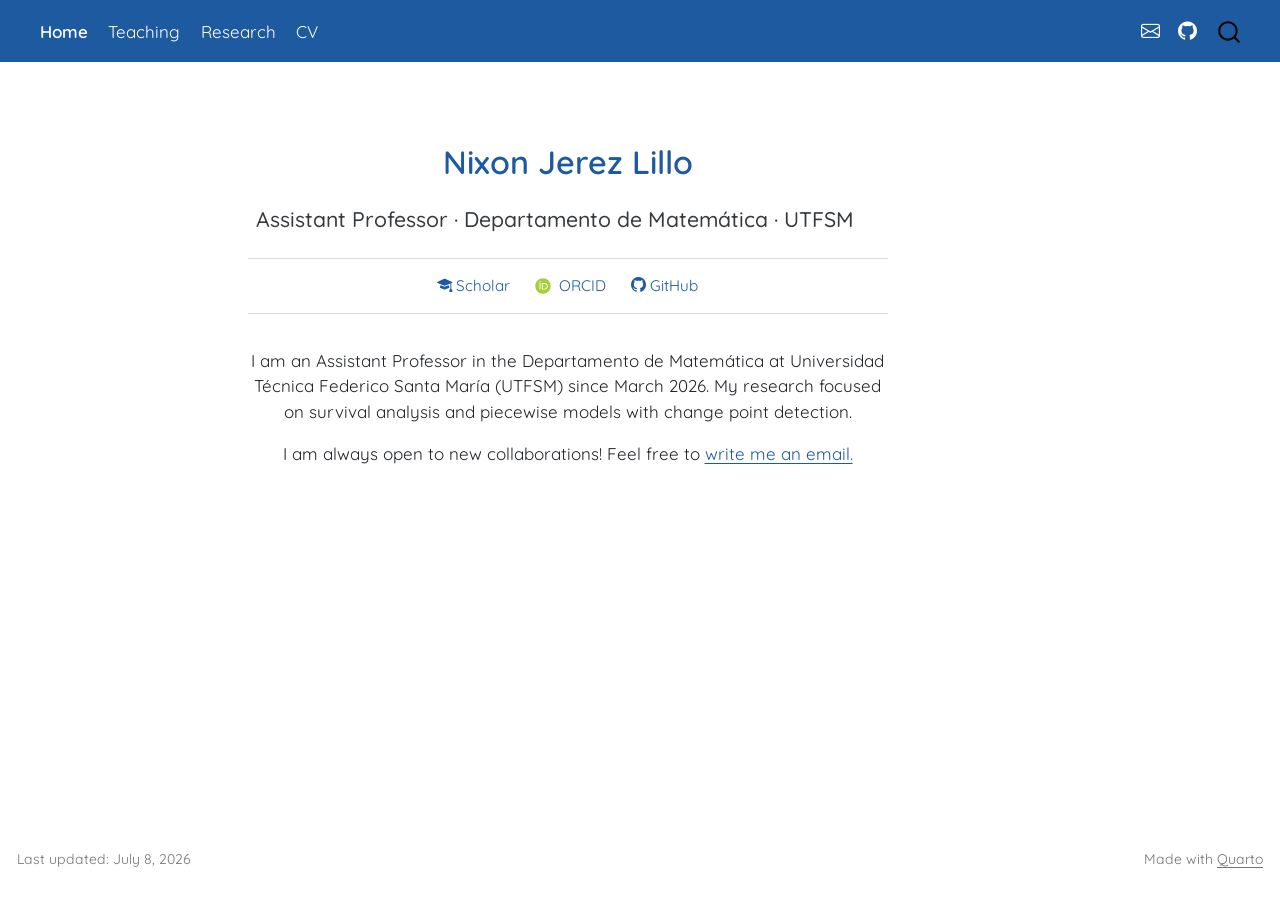
==== docs/index.html @ 5f27a332 "Initial commit: personal website" ====
<!DOCTYPE html>
<html xmlns="http://www.w3.org/1999/xhtml" lang="en" xml:lang="en"><head>

<meta charset="utf-8">
<meta name="generator" content="quarto-1.9.38">

<meta name="viewport" content="width=device-width, initial-scale=1.0, user-scalable=yes">


<title>index</title>
<style>
/* Default styles provided by pandoc.
** See https://pandoc.org/MANUAL.html#variables-for-html for config info.
*/
code{white-space: pre-wrap;}
span.smallcaps{font-variant: small-caps;}
div.columns{display: flex; gap: min(4vw, 1.5em);}
div.column{flex: auto; overflow-x: auto;}
div.hanging-indent{margin-left: 1.5em; text-indent: -1.5em;}
ul.task-list{list-style: none;}
ul.task-list li input[type="checkbox"] {
  width: 0.8em;
  margin: 0 0.8em 0.2em -1em; /* quarto-specific, see https://github.com/quarto-dev/quarto-cli/issues/4556 */ 
  vertical-align: middle;
}
</style>


<script src="site_libs/quarto-nav/quarto-nav.js"></script>
<script src="site_libs/quarto-nav/headroom.min.js"></script>
<script src="site_libs/clipboard/clipboard.min.js"></script>
<script src="site_libs/quarto-search/autocomplete.umd.js"></script>
<script src="site_libs/quarto-search/fuse.min.js"></script>
<script src="site_libs/quarto-search/quarto-search.js"></script>
<meta name="quarto:offset" content="./">
<script src="site_libs/quarto-html/quarto.js" type="module"></script>
<script src="site_libs/quarto-html/tabsets/tabsets.js" type="module"></script>
<script src="site_libs/quarto-html/popper.min.js"></script>
<script src="site_libs/quarto-html/tippy.umd.min.js"></script>
<script src="site_libs/quarto-html/anchor.min.js"></script>
<link href="site_libs/quarto-html/tippy.css" rel="stylesheet">
<link href="site_libs/quarto-html/quarto-syntax-highlighting-15634bcf2e68342d4ad2dfa704d543f6.css" rel="stylesheet" id="quarto-text-highlighting-styles">
<script src="site_libs/bootstrap/bootstrap.min.js"></script>
<link href="site_libs/bootstrap/bootstrap-icons.css" rel="stylesheet">
<link href="site_libs/bootstrap/bootstrap-5e4ada9380350e885487bce40a6aac53.min.css" rel="stylesheet" append-hash="true" id="quarto-bootstrap" data-mode="light">
<script id="quarto-search-options" type="application/json">{
  "location": "navbar",
  "copy-button": false,
  "collapse-after": 3,
  "panel-placement": "end",
  "type": "overlay",
  "limit": 50,
  "keyboard-shortcut": [
    "f",
    "/",
    "s"
  ],
  "show-item-context": false,
  "language": {
    "search-no-results-text": "No results",
    "search-matching-documents-text": "matching documents",
    "search-copy-link-title": "Copy link to search",
    "search-hide-matches-text": "Hide additional matches",
    "search-more-match-text": "more match in this document",
    "search-more-matches-text": "more matches in this document",
    "search-clear-button-title": "Clear",
    "search-text-placeholder": "",
    "search-detached-cancel-button-title": "Cancel",
    "search-submit-button-title": "Submit",
    "search-label": "Search"
  }
}</script>


<link rel="stylesheet" href="styles.css">
</head>

<body class="nav-fixed quarto-light">

<div id="quarto-search-results"></div>
  <header id="quarto-header" class="headroom fixed-top">
    <nav class="navbar navbar-expand-lg " data-bs-theme="dark">
      <div class="navbar-container container-fluid">
            <div id="quarto-search" class="" title="Search"></div>
          <button class="navbar-toggler" type="button" data-bs-toggle="collapse" data-bs-target="#navbarCollapse" aria-controls="navbarCollapse" role="menu" aria-expanded="false" aria-label="Toggle navigation" onclick="if (window.quartoToggleHeadroom) { window.quartoToggleHeadroom(); }">
  <span class="navbar-toggler-icon"></span>
</button>
          <div class="collapse navbar-collapse" id="navbarCollapse">
            <ul class="navbar-nav navbar-nav-scroll me-auto">
  <li class="nav-item">
    <a class="nav-link active" href="./index.html" aria-current="page"> 
<span class="menu-text">Home</span></a>
  </li>  
  <li class="nav-item">
    <a class="nav-link" href="./teaching.html"> 
<span class="menu-text">Teaching</span></a>
  </li>  
  <li class="nav-item">
    <a class="nav-link" href="./research.html"> 
<span class="menu-text">Research</span></a>
  </li>  
  <li class="nav-item">
    <a class="nav-link" href="./cv.html"> 
<span class="menu-text">CV</span></a>
  </li>  
</ul>
            <ul class="navbar-nav navbar-nav-scroll ms-auto">
  <li class="nav-item compact">
    <a class="nav-link" href="mailto:nixon.jerez@usm.cl"> <i class="bi bi-envelope" role="img">
</i> 
<span class="menu-text"></span></a>
  </li>  
  <li class="nav-item compact">
    <a class="nav-link" href="https://github.com/njerezlillo"> <i class="bi bi-github" role="img">
</i> 
<span class="menu-text"></span></a>
  </li>  
</ul>
          </div> <!-- /navcollapse -->
            <div class="quarto-navbar-tools">
</div>
      </div> <!-- /container-fluid -->
    </nav>
</header>
<!-- content -->
<div id="quarto-content" class="quarto-container page-columns page-rows-contents page-layout-article page-navbar">
<!-- sidebar -->
<!-- margin-sidebar -->
    <div id="quarto-margin-sidebar" class="sidebar margin-sidebar zindex-bottom">
        
    </div>
<!-- main -->
<main class="content" id="quarto-document-content"><header id="title-block-header" class="quarto-title-block"></header>




<section id="nixon-jerez-lillo" class="level1 unlisted unnumbered hero-center">
<h1 class="unlisted unnumbered">Nixon Jerez Lillo</h1>
<section id="assistant-professor-departamento-de-matemática-utfsm" class="level4 unlisted unnumbered">
<h4 class="unlisted unnumbered anchored" data-anchor-id="assistant-professor-departamento-de-matemática-utfsm">Assistant Professor · Departamento de Matemática · UTFSM</h4>
<div class="hero-links">
<p>
<a href="https://scholar.google.com/citations?user=-mPQK18AAAAJ&amp;hl=en" class="hero-link"><i class="bi bi-mortarboard-fill"></i> Scholar</a>
<a href="https://orcid.org/0000-0002-8750-9699" class="hero-link"><img src="[data-uri]" alt="ORCID" style="width:1em;height:1em;margin-right:4px;">ORCID</a>
<a href="https://github.com/njerezlillo" class="hero-link"><i class="bi bi-github"></i> GitHub</a>
</p>
</div>
<p>I am an Assistant Professor in the Departamento de Matemática at Universidad Técnica Federico Santa María (UTFSM) since March 2026. My research focused on survival analysis and piecewise models with change point detection.</p>
<p>I am always open to new collaborations! Feel free to <a href="mailto:nixon.jerez@usm.cl">write me an email.</a></p>
</section>
</section>



</main> <!-- /main -->
<script id="quarto-html-after-body" type="application/javascript">
  window.document.addEventListener("DOMContentLoaded", function (event) {
    const icon = "";
    const anchorJS = new window.AnchorJS();
    anchorJS.options = {
      placement: 'right',
      icon: icon
    };
    anchorJS.add('.anchored');
    const isCodeAnnotation = (el) => {
      for (const clz of el.classList) {
        if (clz.startsWith('code-annotation-')) {                     
          return true;
        }
      }
      return false;
    }
    const onCopySuccess = function(e) {
      // button target
      const button = e.trigger;
      // don't keep focus
      button.blur();
      // flash "checked"
      button.classList.add('code-copy-button-checked');
      var currentTitle = button.getAttribute("title");
      button.setAttribute("title", "Copied!");
      let tooltip;
      if (window.bootstrap) {
        button.setAttribute("data-bs-toggle", "tooltip");
        button.setAttribute("data-bs-placement", "left");
        button.setAttribute("data-bs-title", "Copied!");
        tooltip = new bootstrap.Tooltip(button, 
          { trigger: "manual", 
            customClass: "code-copy-button-tooltip",
            offset: [0, -8]});
        tooltip.show();    
      }
      setTimeout(function() {
        if (tooltip) {
          tooltip.hide();
          button.removeAttribute("data-bs-title");
          button.removeAttribute("data-bs-toggle");
          button.removeAttribute("data-bs-placement");
        }
        button.setAttribute("title", currentTitle);
        button.classList.remove('code-copy-button-checked');
      }, 1000);
      // clear code selection
      e.clearSelection();
    }
    const getTextToCopy = function(trigger) {
      const outerScaffold = trigger.parentElement.cloneNode(true);
      const codeEl = outerScaffold.querySelector('code');
      for (const childEl of codeEl.children) {
        if (isCodeAnnotation(childEl)) {
          childEl.remove();
        }
      }
      return codeEl.innerText;
    }
    const clipboard = new window.ClipboardJS('.code-copy-button:not([data-in-quarto-modal])', {
      text: getTextToCopy
    });
    clipboard.on('success', onCopySuccess);
    if (window.document.getElementById('quarto-embedded-source-code-modal')) {
      const clipboardModal = new window.ClipboardJS('.code-copy-button[data-in-quarto-modal]', {
        text: getTextToCopy,
        container: window.document.getElementById('quarto-embedded-source-code-modal')
      });
      clipboardModal.on('success', onCopySuccess);
    }
      var localhostRegex = new RegExp(/^(?:http|https):\/\/localhost\:?[0-9]*\//);
      var mailtoRegex = new RegExp(/^mailto:/);
        var filterRegex = new RegExp('/' + window.location.host + '/');
      var isInternal = (href) => {
          return filterRegex.test(href) || localhostRegex.test(href) || mailtoRegex.test(href);
      }
      // Inspect non-navigation links and adorn them if external
     var links = window.document.querySelectorAll('a[href]:not(.nav-link):not(.navbar-brand):not(.toc-action):not(.sidebar-link):not(.sidebar-item-toggle):not(.pagination-link):not(.no-external):not([aria-hidden]):not(.dropdown-item):not(.quarto-navigation-tool):not(.about-link)');
      for (var i=0; i<links.length; i++) {
        const link = links[i];
        if (!isInternal(link.href)) {
          // undo the damage that might have been done by quarto-nav.js in the case of
          // links that we want to consider external
          if (link.dataset.originalHref !== undefined) {
            link.href = link.dataset.originalHref;
          }
        }
      }
    function tippyHover(el, contentFn, onTriggerFn, onUntriggerFn) {
      const config = {
        allowHTML: true,
        maxWidth: 500,
        delay: 100,
        arrow: false,
        appendTo: function(el) {
            return el.parentElement;
        },
        interactive: true,
        interactiveBorder: 10,
        theme: 'quarto',
        placement: 'bottom-start',
      };
      if (contentFn) {
        config.content = contentFn;
      }
      if (onTriggerFn) {
        config.onTrigger = onTriggerFn;
      }
      if (onUntriggerFn) {
        config.onUntrigger = onUntriggerFn;
      }
      window.tippy(el, config); 
    }
    const noterefs = window.document.querySelectorAll('a[role="doc-noteref"]');
    for (var i=0; i<noterefs.length; i++) {
      const ref = noterefs[i];
      tippyHover(ref, function() {
        // use id or data attribute instead here
        let href = ref.getAttribute('data-footnote-href') || ref.getAttribute('href');
        try { href = new URL(href).hash; } catch {}
        const id = href.replace(/^#\/?/, "");
        const note = window.document.getElementById(id);
        if (note) {
          return note.innerHTML;
        } else {
          return "";
        }
      });
    }
    const xrefs = window.document.querySelectorAll('a.quarto-xref');
    const processXRef = (id, note) => {
      // Strip column container classes
      const stripColumnClz = (el) => {
        el.classList.remove("page-full", "page-columns");
        if (el.children) {
          for (const child of el.children) {
            stripColumnClz(child);
          }
        }
      }
      stripColumnClz(note)
      if (id === null || id.startsWith('sec-')) {
        // Special case sections, only their first couple elements
        const container = document.createElement("div");
        if (note.children && note.children.length > 2) {
          container.appendChild(note.children[0].cloneNode(true));
          for (let i = 1; i < note.children.length; i++) {
            const child = note.children[i];
            if (child.tagName === "P" && child.innerText === "") {
              continue;
            } else {
              container.appendChild(child.cloneNode(true));
              break;
            }
          }
          if (window.Quarto?.typesetMath) {
            window.Quarto.typesetMath(container);
          }
          return container.innerHTML
        } else {
          if (window.Quarto?.typesetMath) {
            window.Quarto.typesetMath(note);
          }
          return note.innerHTML;
        }
      } else {
        // Remove any anchor links if they are present
        const anchorLink = note.querySelector('a.anchorjs-link');
        if (anchorLink) {
          anchorLink.remove();
        }
        if (window.Quarto?.typesetMath) {
          window.Quarto.typesetMath(note);
        }
        if (note.classList.contains("callout")) {
          return note.outerHTML;
        } else {
          return note.innerHTML;
        }
      }
    }
    for (var i=0; i<xrefs.length; i++) {
      const xref = xrefs[i];
      tippyHover(xref, undefined, function(instance) {
        instance.disable();
        let url = xref.getAttribute('href');
        let hash = undefined; 
        if (url.startsWith('#')) {
          hash = url;
        } else {
          try { hash = new URL(url).hash; } catch {}
        }
        if (hash) {
          const id = hash.replace(/^#\/?/, "");
          const note = window.document.getElementById(id);
          if (note !== null) {
            try {
              const html = processXRef(id, note.cloneNode(true));
              instance.setContent(html);
            } finally {
              instance.enable();
              instance.show();
            }
          } else {
            // See if we can fetch this
            fetch(url.split('#')[0])
            .then(res => res.text())
            .then(html => {
              const parser = new DOMParser();
              const htmlDoc = parser.parseFromString(html, "text/html");
              const note = htmlDoc.getElementById(id);
              if (note !== null) {
                const html = processXRef(id, note);
                instance.setContent(html);
              } 
            }).finally(() => {
              instance.enable();
              instance.show();
            });
          }
        } else {
          // See if we can fetch a full url (with no hash to target)
          // This is a special case and we should probably do some content thinning / targeting
          fetch(url)
          .then(res => res.text())
          .then(html => {
            const parser = new DOMParser();
            const htmlDoc = parser.parseFromString(html, "text/html");
            const note = htmlDoc.querySelector('main.content');
            if (note !== null) {
              // This should only happen for chapter cross references
              // (since there is no id in the URL)
              // remove the first header
              if (note.children.length > 0 && note.children[0].tagName === "HEADER") {
                note.children[0].remove();
              }
              const html = processXRef(null, note);
              instance.setContent(html);
            } 
          }).finally(() => {
            instance.enable();
            instance.show();
          });
        }
      }, function(instance) {
      });
    }
        let selectedAnnoteEl;
        const selectorForAnnotation = ( cell, annotation) => {
          let cellAttr = 'data-code-cell="' + cell + '"';
          let lineAttr = 'data-code-annotation="' +  annotation + '"';
          const selector = 'span[' + cellAttr + '][' + lineAttr + ']';
          return selector;
        }
        const selectCodeLines = (annoteEl) => {
          const doc = window.document;
          const targetCell = annoteEl.getAttribute("data-target-cell");
          const targetAnnotation = annoteEl.getAttribute("data-target-annotation");
          const annoteSpan = window.document.querySelector(selectorForAnnotation(targetCell, targetAnnotation));
          const lines = annoteSpan.getAttribute("data-code-lines").split(",");
          const lineIds = lines.map((line) => {
            return targetCell + "-" + line;
          })
          let top = null;
          let height = null;
          let parent = null;
          if (lineIds.length > 0) {
              //compute the position of the single el (top and bottom and make a div)
              const el = window.document.getElementById(lineIds[0]);
              top = el.offsetTop;
              height = el.offsetHeight;
              parent = el.parentElement.parentElement;
            if (lineIds.length > 1) {
              const lastEl = window.document.getElementById(lineIds[lineIds.length - 1]);
              const bottom = lastEl.offsetTop + lastEl.offsetHeight;
              height = bottom - top;
            }
            if (top !== null && height !== null && parent !== null) {
              // cook up a div (if necessary) and position it 
              let div = window.document.getElementById("code-annotation-line-highlight");
              if (div === null) {
                div = window.document.createElement("div");
                div.setAttribute("id", "code-annotation-line-highlight");
                div.style.position = 'absolute';
                parent.appendChild(div);
              }
              div.style.top = top - 2 + "px";
              div.style.height = height + 4 + "px";
              div.style.left = 0;
              let gutterDiv = window.document.getElementById("code-annotation-line-highlight-gutter");
              if (gutterDiv === null) {
                gutterDiv = window.document.createElement("div");
                gutterDiv.setAttribute("id", "code-annotation-line-highlight-gutter");
                gutterDiv.style.position = 'absolute';
                const codeCell = window.document.getElementById(targetCell);
                const gutter = codeCell.querySelector('.code-annotation-gutter');
                gutter.appendChild(gutterDiv);
              }
              gutterDiv.style.top = top - 2 + "px";
              gutterDiv.style.height = height + 4 + "px";
            }
            selectedAnnoteEl = annoteEl;
          }
        };
        const unselectCodeLines = () => {
          const elementsIds = ["code-annotation-line-highlight", "code-annotation-line-highlight-gutter"];
          elementsIds.forEach((elId) => {
            const div = window.document.getElementById(elId);
            if (div) {
              div.remove();
            }
          });
          selectedAnnoteEl = undefined;
        };
          // Handle positioning of the toggle
      window.addEventListener(
        "resize",
        throttle(() => {
          elRect = undefined;
          if (selectedAnnoteEl) {
            selectCodeLines(selectedAnnoteEl);
          }
        }, 10)
      );
      function throttle(fn, ms) {
      let throttle = false;
      let timer;
        return (...args) => {
          if(!throttle) { // first call gets through
              fn.apply(this, args);
              throttle = true;
          } else { // all the others get throttled
              if(timer) clearTimeout(timer); // cancel #2
              timer = setTimeout(() => {
                fn.apply(this, args);
                timer = throttle = false;
              }, ms);
          }
        };
      }
        // Attach click handler to the DT
        const annoteDls = window.document.querySelectorAll('dt[data-target-cell]');
        for (const annoteDlNode of annoteDls) {
          annoteDlNode.addEventListener('click', (event) => {
            const clickedEl = event.target;
            if (clickedEl !== selectedAnnoteEl) {
              unselectCodeLines();
              const activeEl = window.document.querySelector('dt[data-target-cell].code-annotation-active');
              if (activeEl) {
                activeEl.classList.remove('code-annotation-active');
              }
              selectCodeLines(clickedEl);
              clickedEl.classList.add('code-annotation-active');
            } else {
              // Unselect the line
              unselectCodeLines();
              clickedEl.classList.remove('code-annotation-active');
            }
          });
        }
    const findCites = (el) => {
      const parentEl = el.parentElement;
      if (parentEl) {
        const cites = parentEl.dataset.cites;
        if (cites) {
          return {
            el,
            cites: cites.split(' ')
          };
        } else {
          return findCites(el.parentElement)
        }
      } else {
        return undefined;
      }
    };
    var bibliorefs = window.document.querySelectorAll('a[role="doc-biblioref"]');
    for (var i=0; i<bibliorefs.length; i++) {
      const ref = bibliorefs[i];
      const citeInfo = findCites(ref);
      if (citeInfo) {
        tippyHover(citeInfo.el, function() {
          var popup = window.document.createElement('div');
          citeInfo.cites.forEach(function(cite) {
            var citeDiv = window.document.createElement('div');
            citeDiv.classList.add('hanging-indent');
            citeDiv.classList.add('csl-entry');
            var biblioDiv = window.document.getElementById('ref-' + cite);
            if (biblioDiv) {
              citeDiv.innerHTML = biblioDiv.innerHTML;
            }
            popup.appendChild(citeDiv);
          });
          return popup.innerHTML;
        });
      }
    }
  });
  </script>
</div> <!-- /content -->
<footer class="footer">
  <div class="nav-footer">
    <div class="nav-footer-left">
<p>Last updated: July 8, 2026</p>
</div>   
    <div class="nav-footer-center">
      &nbsp;
    </div>
    <div class="nav-footer-right">
<p>Made with <a href="https://quarto.org">Quarto</a></p>
</div>
  </div>
</footer>




</body></html>
---- docs/site_libs/quarto-html/tippy.css ----
.tippy-box[data-animation=fade][data-state=hidden]{opacity:0}[data-tippy-root]{max-width:calc(100vw - 10px)}.tippy-box{position:relative;background-color:#333;color:#fff;border-radius:4px;font-size:14px;line-height:1.4;white-space:normal;outline:0;transition-property:transform,visibility,opacity}.tippy-box[data-placement^=top]>.tippy-arrow{bottom:0}.tippy-box[data-placement^=top]>.tippy-arrow:before{bottom:-7px;left:0;border-width:8px 8px 0;border-top-color:initial;transform-origin:center top}.tippy-box[data-placement^=bottom]>.tippy-arrow{top:0}.tippy-box[data-placement^=bottom]>.tippy-arrow:before{top:-7px;left:0;border-width:0 8px 8px;border-bottom-color:initial;transform-origin:center bottom}.tippy-box[data-placement^=left]>.tippy-arrow{right:0}.tippy-box[data-placement^=left]>.tippy-arrow:before{border-width:8px 0 8px 8px;border-left-color:initial;right:-7px;transform-origin:center left}.tippy-box[data-placement^=right]>.tippy-arrow{left:0}.tippy-box[data-placement^=right]>.tippy-arrow:before{left:-7px;border-width:8px 8px 8px 0;border-right-color:initial;transform-origin:center right}.tippy-box[data-inertia][data-state=visible]{transition-timing-function:cubic-bezier(.54,1.5,.38,1.11)}.tippy-arrow{width:16px;height:16px;color:#333}.tippy-arrow:before{content:"";position:absolute;border-color:transparent;border-style:solid}.tippy-content{position:relative;padding:5px 9px;z-index:1}
---- docs/site_libs/quarto-html/quarto-syntax-highlighting-15634bcf2e68342d4ad2dfa704d543f6.css ----
/* quarto syntax highlight colors */
:root {
  --quarto-hl-ot-color: #003B4F;
  --quarto-hl-at-color: #657422;
  --quarto-hl-ss-color: #20794D;
  --quarto-hl-an-color: #5E5E5E;
  --quarto-hl-fu-color: #4758AB;
  --quarto-hl-st-color: #20794D;
  --quarto-hl-cf-color: #003B4F;
  --quarto-hl-op-color: #5E5E5E;
  --quarto-hl-er-color: #AD0000;
  --quarto-hl-bn-color: #AD0000;
  --quarto-hl-al-color: #AD0000;
  --quarto-hl-va-color: #111111;
  --quarto-hl-bu-color: inherit;
  --quarto-hl-ex-color: inherit;
  --quarto-hl-pp-color: #AD0000;
  --quarto-hl-in-color: #5E5E5E;
  --quarto-hl-vs-color: #20794D;
  --quarto-hl-wa-color: #5E5E5E;
  --quarto-hl-do-color: #5E5E5E;
  --quarto-hl-im-color: #00769E;
  --quarto-hl-ch-color: #20794D;
  --quarto-hl-dt-color: #AD0000;
  --quarto-hl-fl-color: #AD0000;
  --quarto-hl-co-color: #5E5E5E;
  --quarto-hl-cv-color: #5E5E5E;
  --quarto-hl-cn-color: #8f5902;
  --quarto-hl-sc-color: #5E5E5E;
  --quarto-hl-dv-color: #AD0000;
  --quarto-hl-kw-color: #003B4F;
}

/* other quarto variables */
:root {
  --quarto-font-monospace: SFMono-Regular, Menlo, Monaco, Consolas, "Liberation Mono", "Courier New", monospace;
}

/* syntax highlight based on Pandoc's rules */
pre > code.sourceCode > span {
  color: #003B4F;
}

code.sourceCode > span {
  color: #003B4F;
}

div.sourceCode,
div.sourceCode pre.sourceCode {
  color: #003B4F;
}

/* Normal */
code span {
  color: #003B4F;
}

/* Alert */
code span.al {
  color: #AD0000;
  font-style: inherit;
}

/* Annotation */
code span.an {
  color: #5E5E5E;
  font-style: inherit;
}

/* Attribute */
code span.at {
  color: #657422;
  font-style: inherit;
}

/* BaseN */
code span.bn {
  color: #AD0000;
  font-style: inherit;
}

/* BuiltIn */
code span.bu {
  font-style: inherit;
}

/* ControlFlow */
code span.cf {
  color: #003B4F;
  font-weight: bold;
  font-style: inherit;
}

/* Char */
code span.ch {
  color: #20794D;
  font-style: inherit;
}

/* Constant */
code span.cn {
  color: #8f5902;
  font-style: inherit;
}

/* Comment */
code span.co {
  color: #5E5E5E;
  font-style: inherit;
}

/* CommentVar */
code span.cv {
  color: #5E5E5E;
  font-style: italic;
}

/* Documentation */
code span.do {
  color: #5E5E5E;
  font-style: italic;
}

/* DataType */
code span.dt {
  color: #AD0000;
  font-style: inherit;
}

/* DecVal */
code span.dv {
  color: #AD0000;
  font-style: inherit;
}

/* Error */
code span.er {
  color: #AD0000;
  font-style: inherit;
}

/* Extension */
code span.ex {
  font-style: inherit;
}

/* Float */
code span.fl {
  color: #AD0000;
  font-style: inherit;
}

/* Function */
code span.fu {
  color: #4758AB;
  font-style: inherit;
}

/* Import */
code span.im {
  color: #00769E;
  font-style: inherit;
}

/* Information */
code span.in {
  color: #5E5E5E;
  font-style: inherit;
}

/* Keyword */
code span.kw {
  color: #003B4F;
  font-weight: bold;
  font-style: inherit;
}

/* Operator */
code span.op {
  color: #5E5E5E;
  font-style: inherit;
}

/* Other */
code span.ot {
  color: #003B4F;
  font-style: inherit;
}

/* Preprocessor */
code span.pp {
  color: #AD0000;
  font-style: inherit;
}

/* SpecialChar */
code span.sc {
  color: #5E5E5E;
  font-style: inherit;
}

/* SpecialString */
code span.ss {
  color: #20794D;
  font-style: inherit;
}

/* String */
code span.st {
  color: #20794D;
  font-style: inherit;
}

/* Variable */
code span.va {
  color: #111111;
  font-style: inherit;
}

/* VerbatimString */
code span.vs {
  color: #20794D;
  font-style: inherit;
}

/* Warning */
code span.wa {
  color: #5E5E5E;
  font-style: italic;
}

.prevent-inlining {
  content: "</";
}

/*# sourceMappingURL=f23921c56f73e400b49028c9186a1aa0.css.map */
---- docs/styles.css ----
@import url('https://fonts.googleapis.com/css2?family=Quicksand:wght@400;500;600;700&display=swap');

/* Paleta simple, ajusta a gusto */
:root {
  --uni-blue: #1e5aa0; /* similar al 30/90/160 que usas en tus Beamer */
}

body, .navbar, h1, h2, h3, h4, h5, h6,
.navbar-title, .navbar-nav .nav-link, .quarto-title-banner {
  font-family: "Quicksand", sans-serif !important;
}

h1, h2, h3 {
  color: var(--uni-blue);
}

a {
  color: var(--uni-blue);
}

.navbar {
  background-color: var(--uni-blue) !important;
}

.navbar-title,
.navbar-nav .nav-link,
.navbar-nav .nav-link:hover,
.navbar-nav .nav-link:focus {
  color: #ffffff !important;
}

.navbar-nav .nav-link.active {
  color: #ffffff !important;
  font-weight: 600;
}

.navbar .navbar-brand-container .navbar-brand {
  display: none !important;
}

.navbar-toggler-icon {
  filter: invert(1);
}

/* Ícono de búsqueda (lupa) en blanco */
#quarto-search .aa-SearchIcon,
#quarto-search .aa-SubmitIcon,
#quarto-search svg,
.navbar .quarto-search-icon {
  filter: invert(1) brightness(2);
}

/* Texto del botón de búsqueda también en blanco */
#quarto-search .aa-DetachedSearchButtonPlaceholder {
  color: #ffffff !important;
}

.hero-center {
  max-width: 640px;
  margin: 3rem auto;
  text-align: center;
}

.hero-center h1 {
  font-size: 1.9rem;
  margin-bottom: 0.2rem;
}

.hero-center h3 {
  font-weight: 400;
  color: #555;
  margin-bottom: 1.5rem;
}

.hero-links {
  border-top: 1px solid #d9d9d9;
  border-bottom: 1px solid #d9d9d9;
  padding: 0.9rem 0;
  margin: 1.5rem 0 2rem;
}

.hero-links p {
  display: flex;
  justify-content: center;
  align-items: center;
  gap: 1.5rem;
  flex-wrap: wrap;
  margin: 0;
}

.hero-link {
  display: inline-flex;
  align-items: center;
  gap: 4px;
  font-size: 0.9rem;
  text-decoration: none;
}

.research-pills {
  display: flex;
  justify-content: center;
  flex-wrap: wrap;
  gap: 0.6rem;
  margin-top: 1.5rem;
}

.pill {
  background-color: #e6f1fb;
  color: var(--uni-blue);
  border: 1px solid #b9d0e8;
  padding: 0.4rem 1rem;
  border-radius: 20px;
  font-size: 0.85rem;
}
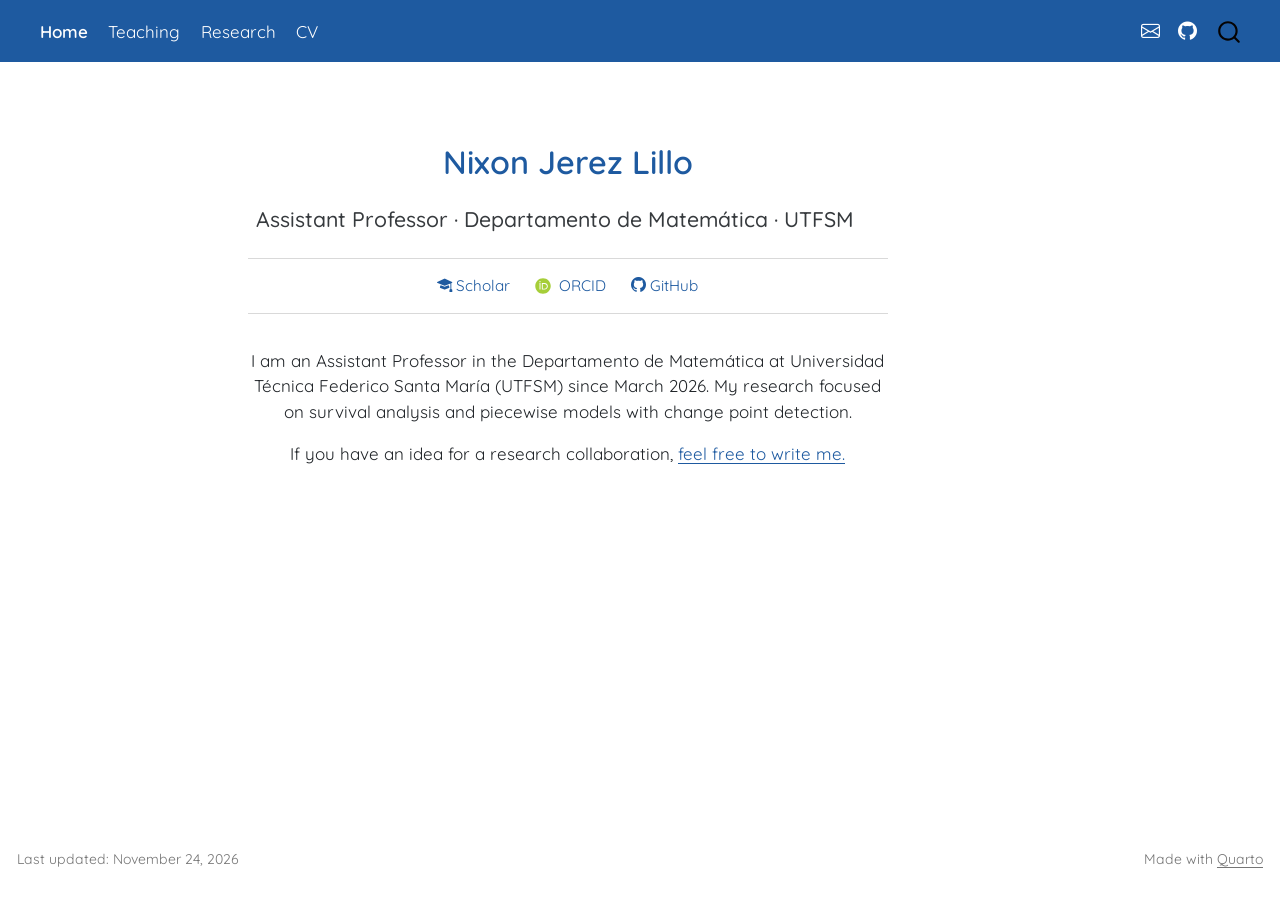
==== commit 90b48854: "Render site" ====
--- a/docs/index.html
+++ b/docs/index.html
@@ -147,7 +147,7 @@
 </p>
 </div>
 <p>I am an Assistant Professor in the Departamento de Matemática at Universidad Técnica Federico Santa María (UTFSM) since March 2026. My research focused on survival analysis and piecewise models with change point detection.</p>
-<p>I am always open to new collaborations! Feel free to <a href="mailto:nixon.jerez@usm.cl">write me an email.</a></p>
+<p>If you have an idea for a research collaboration, <a href="mailto:nixon.jerez@usm.cl">feel free to write me.</a></p>
 </section>
 </section>
 
@@ -558,7 +558,7 @@
 <footer class="footer">
   <div class="nav-footer">
     <div class="nav-footer-left">
-<p>Last updated: July 8, 2026</p>
+<p>Last updated: November 24, 2026</p>
 </div>   
     <div class="nav-footer-center">
       &nbsp;
